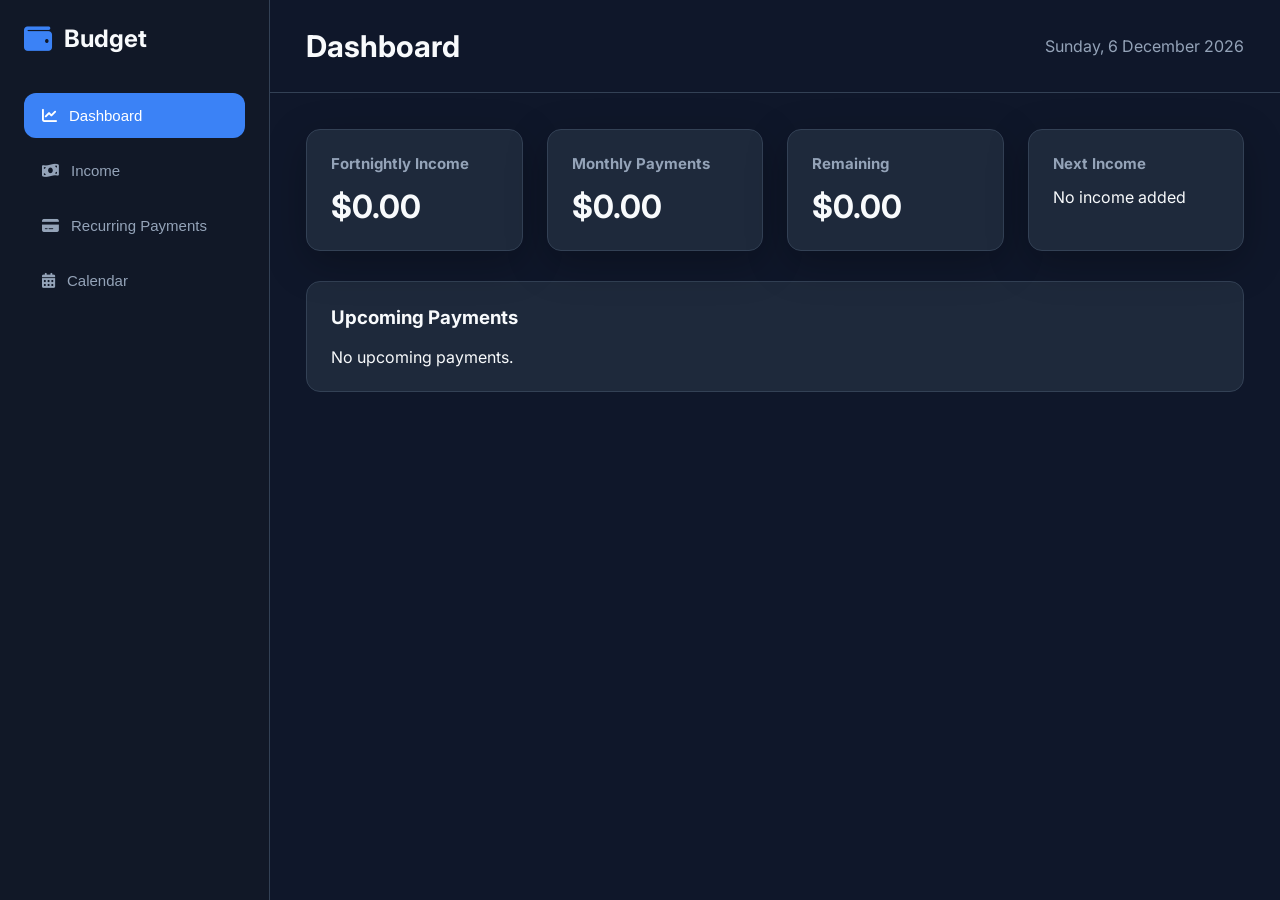
==== index.html @ 21b12168 "Add files via upload" ====
<!DOCTYPE html>
<html lang="en">
<head>

    <meta charset="UTF-8">
    <meta name="viewport" content="width=device-width, initial-scale=1.0">

    <title>Budget </title>

    <link rel="stylesheet" href="style.css">

    <link rel="preconnect" href="https://fonts.googleapis.com">
    <link rel="preconnect" href="https://fonts.gstatic.com" crossorigin>

    <link href="https://fonts.googleapis.com/css2?family=Inter:wght@300;400;500;600;700&display=swap" rel="stylesheet">

    <link rel="stylesheet"
          href="https://cdnjs.cloudflare.com/ajax/libs/font-awesome/6.7.2/css/all.min.css">

</head>

<body>

<div class="app">

    <!-- ===================================== -->
    <!-- SIDEBAR -->
    <!-- ===================================== -->

    <aside class="sidebar">

        <div class="logo">

            <i class="fa-solid fa-wallet"></i>

            <h1>Budget</h1>

        </div>

        <nav>

            <button class="nav-btn active"
                    data-page="dashboard">

                <i class="fa-solid fa-chart-line"></i>

                Dashboard

            </button>

            <button class="nav-btn"
                    data-page="income">

                <i class="fa-solid fa-money-bill-wave"></i>

                Income

            </button>

            <button class="nav-btn"
                    data-page="payments">

                <i class="fa-solid fa-credit-card"></i>

                Recurring Payments

            </button>

            <button class="nav-btn"
                    data-page="calendar">

                <i class="fa-solid fa-calendar-days"></i>

                Calendar

            </button>

        </nav>

    </aside>

    <!-- ===================================== -->
    <!-- MAIN CONTENT -->
    <!-- ===================================== -->

    <main class="main">

        <header class="topbar">

            <h2 id="pageTitle">

                Dashboard

            </h2>

            <div class="topbar-right">

                <span id="currentDate"></span>

            </div>

        </header>

        <!-- ================================ -->
        <!-- DASHBOARD -->
        <!-- ================================ -->

        <section
            id="dashboard"
            class="page active">

            <div class="dashboard-cards">

                <div class="card">

                    <h3>Fortnightly Income</h3>

                    <h2 id="monthlyIncome">$0.00</h2>

                </div>

                <div class="card">

                    <h3>Monthly Payments</h3>

                    <h2 id="monthlyPayments">$0.00</h2>

                </div>

                <div class="card">

                    <h3>Remaining</h3>

                    <h2 id="remainingIncome">$0.00</h2>

                </div>

                <div class="card">

                    <h3>Next Income</h3>

                    <div id="nextIncome">

                        No income added

                    </div>

                </div>

            </div>

            <div class="panel">

                <div class="panel-header">

                    <h3>

                        Upcoming Payments

                    </h3>

                </div>

                <div id="upcomingPayments">

                </div>

            </div>

        </section>

        <!-- ================================ -->
        <!-- INCOME -->
        <!-- ================================ -->

        <section
            id="income"
            class="page">

            <div class="page-header">

                <h3>Income</h3>

                <button
                    id="addIncomeBtn"
                    class="primary-btn">

                    <i class="fa-solid fa-plus"></i>

                    Add Income

                </button>

            </div>

            <table class="data-table">

                <thead>

                <tr>

                    <th>Name</th>

                    <th>Amount</th>

                    <th>Frequency</th>

                    <th>Next Payment</th>

                    <th>Actions</th>

                </tr>

                </thead>

                <tbody id="incomeTable">

                </tbody>

            </table>

        </section>

        <!-- ================================ -->
        <!-- PAYMENTS -->
        <!-- ================================ -->

        <section
            id="payments"
            class="page">

            <div class="page-header">

                <h3>Recurring Payments</h3>

                <button
                    id="addPaymentBtn"
                    class="primary-btn">

                    <i class="fa-solid fa-plus"></i>

                    Add Payment

                </button>

            </div>

            <table class="data-table" id="paymentsTable">

                <thead>

                <tr>

                    <th>Name</th>

                    <th>Amount</th>

                    <th>Frequency</th>

                    <th>Next Due</th>

                    <th>Paid</th>

                    <th>Actions</th>

                </tr>

                </thead>

                <tbody id="paymentTable">

                </tbody>

            </table>

        </section>

        <!-- ================================ -->
        <!-- CALENDAR -->
        <!-- ================================ -->

        <section
            id="calendar"
            class="page">

            <div class="calendar-header">

                <button id="previousMonth">

                    <i class="fa-solid fa-chevron-left"></i>

                </button>

                <h2 id="calendarMonth">

                    July 2026

                </h2>

                <button id="nextMonth">

                    <i class="fa-solid fa-chevron-right"></i>

                </button>

            </div>

            <div
                class="calendar-grid"
                id="calendarGrid">

            </div>

        </section>

    </main>

</div>

<!-- ===================================== -->
<!-- MODAL -->
<!-- ===================================== -->

<div
    id="modal"
    class="modal hidden">

    <div class="modal-content">

        <h2 id="modalTitle">

            Add Item

        </h2>

        <form id="itemForm">

            <div class="form-group">

                <label>Name</label>

                <input
                    type="text"
                    id="itemName"
                    required>

            </div>

            <div class="form-group">

                <label>Amount</label>

                <input
                    type="number"
                    id="itemAmount"
                    step="0.01"
                    required>

            </div>

            <div class="form-group">

                <label>Frequency</label>

                <select id="itemFrequency">

                    <option>Weekly</option>

                    <option>Fortnightly</option>

                    <option>Monthly</option>

                    <option>Quarterly</option>

                    <option>Yearly</option>

                </select>

            </div>

            <div class="form-group">

                <label>Next Date</label>

                <input
                    type="date"
                    id="itemDate"
                    required>

            </div>

            <div class="modal-buttons">

                <button
                    type="button"
                    id="cancelBtn"
                    class="secondary-btn">

                    Cancel

                </button>

                <button
                    type="submit"
                    class="primary-btn">

                    Save

                </button>

            </div>

        </form>

    </div>

</div>

<script src="app.js"></script>

</body>
</html>
---- style.css ----
/* ==========================================================
   Budget Dashboard
   style.css
========================================================== */

:root{

    --bg:#0f172a;
    --sidebar:#111827;
    --panel:#1e293b;
    --panel-hover:#273549;

    --border:#334155;

    --primary:#3b82f6;
    --primary-hover:#2563eb;

    --success:#22c55e;
    --warning:#f59e0b;
    --danger:#ef4444;

    --text:#f8fafc;
    --text-muted:#94a3b8;

    --radius:14px;

    --shadow:
        0 12px 40px rgba(0,0,0,.25);

    --transition:.25s ease;

}

/* ==========================================================
   RESET
========================================================== */

*{

    margin:0;
    padding:0;
    box-sizing:border-box;

}

body{

    font-family:'Inter',sans-serif;

    background:var(--bg);

    color:var(--text);

    overflow:hidden;

}

/* ==========================================================
   LAYOUT
========================================================== */

.app{

    display:grid;

    grid-template-columns:270px 1fr;

    height:100vh;

}

/* ==========================================================
   SIDEBAR
========================================================== */

.sidebar{

    background:var(--sidebar);

    border-right:1px solid var(--border);

    display:flex;

    flex-direction:column;

    padding:24px;

}

.logo{

    display:flex;

    align-items:center;

    gap:12px;

    margin-bottom:40px;

}

.logo i{

    color:var(--primary);

    font-size:28px;

}

.logo h1{

    font-size:24px;

    font-weight:700;

}

.sidebar nav{

    display:flex;

    flex-direction:column;

    gap:10px;

}

.nav-btn{

    border:none;

    background:none;

    color:var(--text-muted);

    padding:14px 18px;

    border-radius:12px;

    cursor:pointer;

    display:flex;

    align-items:center;

    gap:12px;

    font-size:15px;

    transition:var(--transition);

}

.nav-btn:hover{

    background:rgba(255,255,255,.05);

    color:white;

}

.nav-btn.active{

    background:var(--primary);

    color:white;

}

/* ==========================================================
   MAIN
========================================================== */

.main{

    display:flex;

    flex-direction:column;

    overflow:hidden;

}

/* ==========================================================
   TOPBAR
========================================================== */

.topbar{

    display:flex;

    justify-content:space-between;

    align-items:center;

    padding:28px 36px;

    border-bottom:1px solid var(--border);

}

.topbar h2{

    font-size:30px;

}

#currentDate{

    color:var(--text-muted);

}

/* ==========================================================
   PAGES
========================================================== */

.page{

    display:none;

    overflow:auto;

    padding:36px;

    height:100%;

}

.page.active{

    display:block;

}

/* ==========================================================
   PAGE HEADER
========================================================== */

.page-header{

    display:flex;

    justify-content:space-between;

    align-items:center;

    margin-bottom:25px;

}

/* ==========================================================
   BUTTONS
========================================================== */

.primary-btn,
.secondary-btn{

    border:none;

    padding:12px 20px;

    border-radius:10px;

    cursor:pointer;

    font-size:14px;

    transition:var(--transition);

}

.primary-btn{

    background:var(--primary);

    color:white;

}

.primary-btn:hover{

    background:var(--primary-hover);

}

.secondary-btn{

    background:#374151;

    color:white;

}

.secondary-btn:hover{

    background:#475569;

}

/* ==========================================================
   DASHBOARD
========================================================== */

.dashboard-cards{

    display:grid;

    grid-template-columns:repeat(4,1fr);

    gap:24px;

    margin-bottom:30px;

}

.card{

    background:var(--panel);

    border:1px solid var(--border);

    border-radius:var(--radius);

    padding:24px;

    box-shadow:var(--shadow);

}

.card h3{

    color:var(--text-muted);

    font-size:15px;

    margin-bottom:14px;

}

.card h2{

    font-size:32px;

}

.panel{

    background:var(--panel);

    border:1px solid var(--border);

    border-radius:var(--radius);

    padding:24px;

}

.panel-header{

    margin-bottom:18px;

}

/* ==========================================================
   TABLES
========================================================== */

.data-table{

    width:100%;

    border-collapse:collapse;

    background:var(--panel);

    border-radius:var(--radius);

    overflow:hidden;

}

.data-table th{

    background:#243244;

    text-align:left;

    padding:18px;

    font-weight:600;

}

.data-table td{

    padding:18px;

    border-top:1px solid var(--border);

}

.data-table tbody tr{

    transition:var(--transition);

}

.data-table tbody tr:hover{

    background:rgba(255,255,255,.04);

}

/* ==========================================================
   ACTION BUTTONS
========================================================== */

.action-btn{

    width:38px;

    height:38px;

    border:none;

    border-radius:8px;

    cursor:pointer;

    color:white;

    margin-right:6px;

}

.edit-btn{

    background:var(--primary);

}

.delete-btn{

    background:var(--danger);

}

.paid-btn{

    background:var(--success);

}

/* ==========================================================
   CALENDAR
========================================================== */

.calendar-header{

    display:flex;

    justify-content:center;

    align-items:center;

    gap:20px;

    margin-bottom:24px;

}

.calendar-header button{

    width:42px;

    height:42px;

    border:none;

    border-radius:10px;

    background:var(--panel);

    color:white;

    cursor:pointer;

}

.calendar-grid{

    display:grid;

    grid-template-columns:repeat(7,1fr);

    gap:12px;

}

.calendar-day{

    min-height:130px;

    background:var(--panel);

    border:1px solid var(--border);

    border-radius:12px;

    padding:12px;

}

.calendar-number{

    font-weight:700;

    margin-bottom:8px;

}

.calendar-event{

    font-size:12px;

    padding:4px 8px;

    border-radius:6px;

    margin-top:6px;

    overflow:hidden;

    white-space:nowrap;

    text-overflow:ellipsis;

}

.calendar-event.income-event {

    background:var(--success);

    color:white;
}

.calendar-event.payment-event {

    background:var(--danger);

    color:white;
}

/* ==========================================================
   MODAL
========================================================== */

.modal{

    position:fixed;

    inset:0;

    background:rgba(0,0,0,.65);

    display:flex;

    justify-content:center;

    align-items:center;

    z-index:999;

}

.hidden{

    display:none;

}

.modal-content{

    width:450px;

    background:var(--panel);

    border-radius:16px;

    padding:28px;

    border:1px solid var(--border);

    box-shadow:var(--shadow);

}

.modal-content h2{

    margin-bottom:24px;

}

.form-group{

    display:flex;

    flex-direction:column;

    margin-bottom:18px;

}

.form-group label{

    margin-bottom:8px;

    color:var(--text-muted);

}

.form-group input,
.form-group select{

    background:#0f172a;

    color:white;

    border:1px solid var(--border);

    border-radius:10px;

    padding:12px;

    font-size:15px;

}

.form-group input:focus,
.form-group select:focus{

    outline:none;

    border-color:var(--primary);

}

.modal-buttons{

    display:flex;

    justify-content:flex-end;

    gap:12px;

    margin-top:26px;

}

/* ==========================================================
   UPCOMING PAYMENTS
========================================================== */

.payment-item{

    display:flex;

    justify-content:space-between;

    align-items:center;

    padding:16px 0;

    border-bottom:1px solid rgba(255,255,255,.08);

}

.payment-item:last-child{

    border-bottom:none;

}

.payment-status{

    font-size:13px;

    font-weight:600;

}

.status-good{

    color:var(--success);

}

.status-warning{

    color:var(--warning);

}

.status-danger{

    color:var(--danger);

}

/* ==========================================================
   SCROLLBAR
========================================================== */

::-webkit-scrollbar{

    width:10px;

}

::-webkit-scrollbar-track{

    background:#0b1220;

}

::-webkit-scrollbar-thumb{

    background:#334155;

    border-radius:20px;

}

::-webkit-scrollbar-thumb:hover{

    background:#475569;

}

/* ==========================================================
   RESPONSIVE
========================================================== */

@media(max-width:1100px){

    .dashboard-cards{

        grid-template-columns:repeat(2,1fr);

    }

}

@media(max-width:850px){

    .app{

        grid-template-columns:1fr;

    }

    .sidebar{

        flex-direction:row;

        justify-content:space-around;

        align-items:center;

        padding:15px;

    }

    .logo{

        display:none;

    }

    .sidebar nav{

        flex-direction:row;

        width:100%;

        justify-content:space-around;

    }

    .nav-btn{

        flex-direction:column;

        gap:6px;

        font-size:12px;

    }

    .dashboard-cards{

        grid-template-columns:1fr;

    }

    .calendar-grid{

        grid-template-columns:repeat(2,1fr);

    }

}

@media(max-width:600px){

    .calendar-grid{

        grid-template-columns:1fr;

    }

}

/* Hide Paid column */
#paymentsTable th:nth-child(5),
#paymentsTable td:nth-child(5) {
    display: none;
}
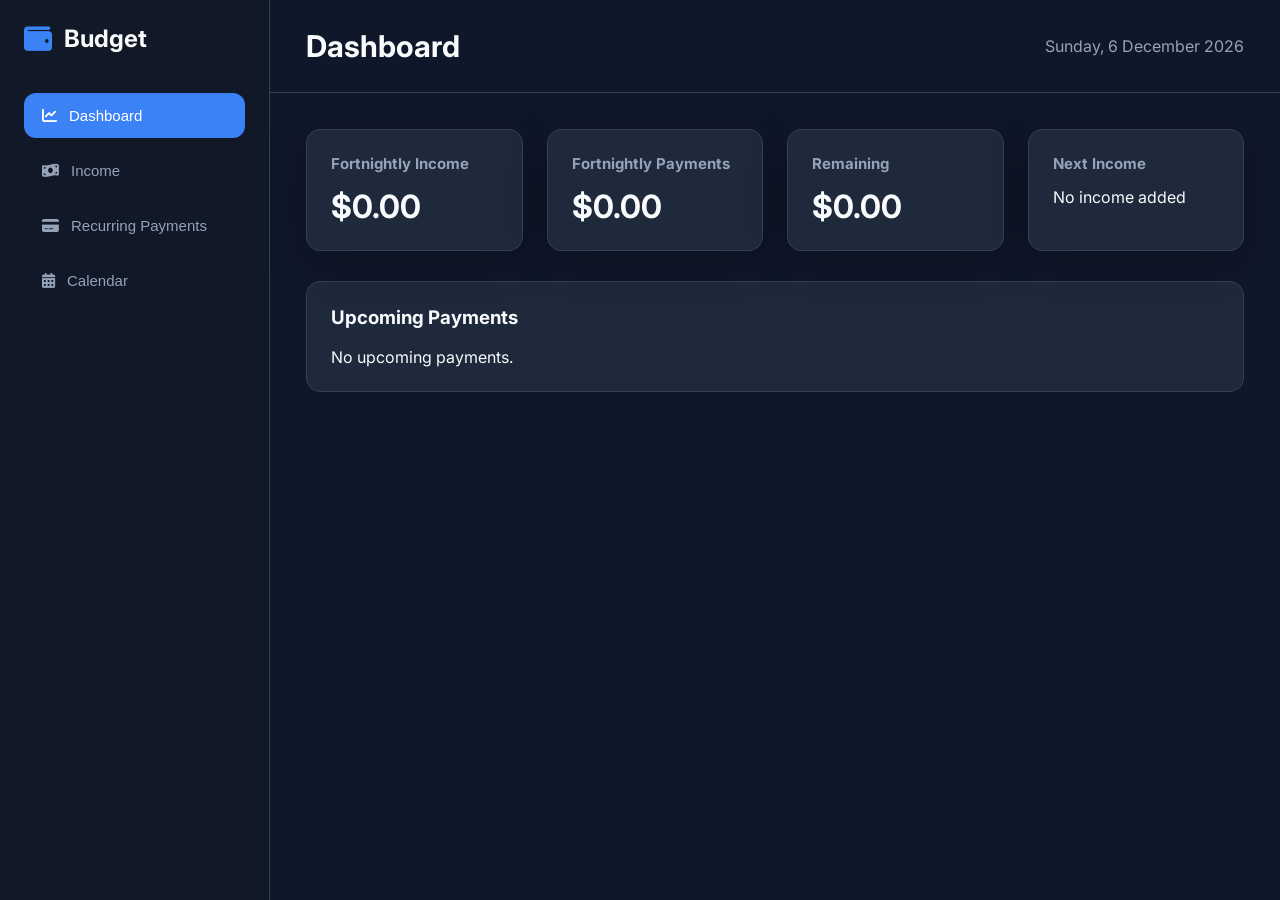
==== commit cdd16d59: "Update index.html" ====
--- a/index.html
+++ b/index.html
@@ -121,7 +121,7 @@
 
                 <div class="card">
 
-                    <h3>Monthly Payments</h3>
+                    <h3>Fortnightly Payments</h3>
 
                     <h2 id="monthlyPayments">$0.00</h2>
 
@@ -419,4 +419,4 @@
 <script src="app.js"></script>
 
 </body>
-</html>+</html>
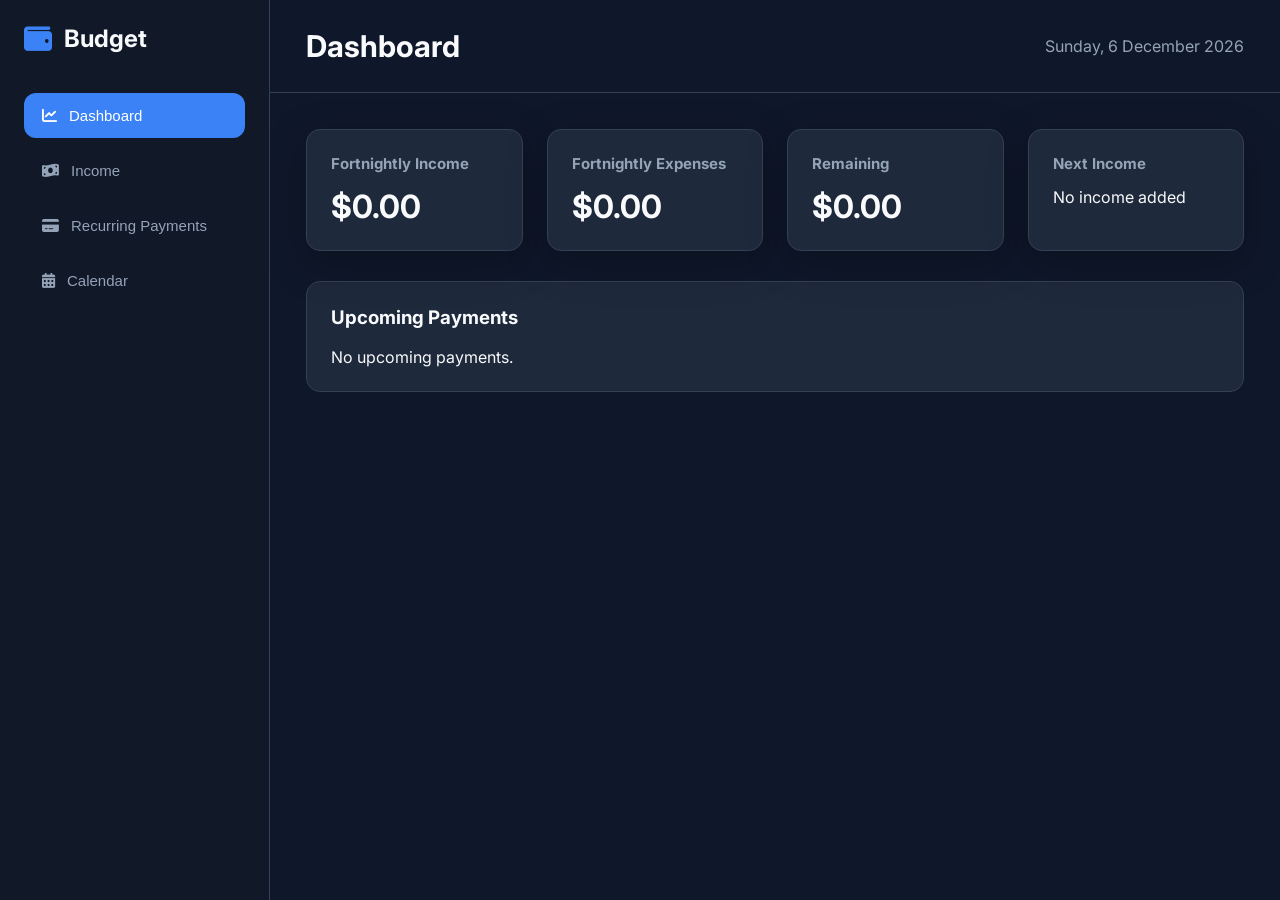
==== commit 212dd902: "Update index.html" ====
--- a/index.html
+++ b/index.html
@@ -121,7 +121,7 @@
 
                 <div class="card">
 
-                    <h3>Fortnightly Payments</h3>
+                    <h3>Fortnightly Expenses</h3>
 
                     <h2 id="monthlyPayments">$0.00</h2>
 
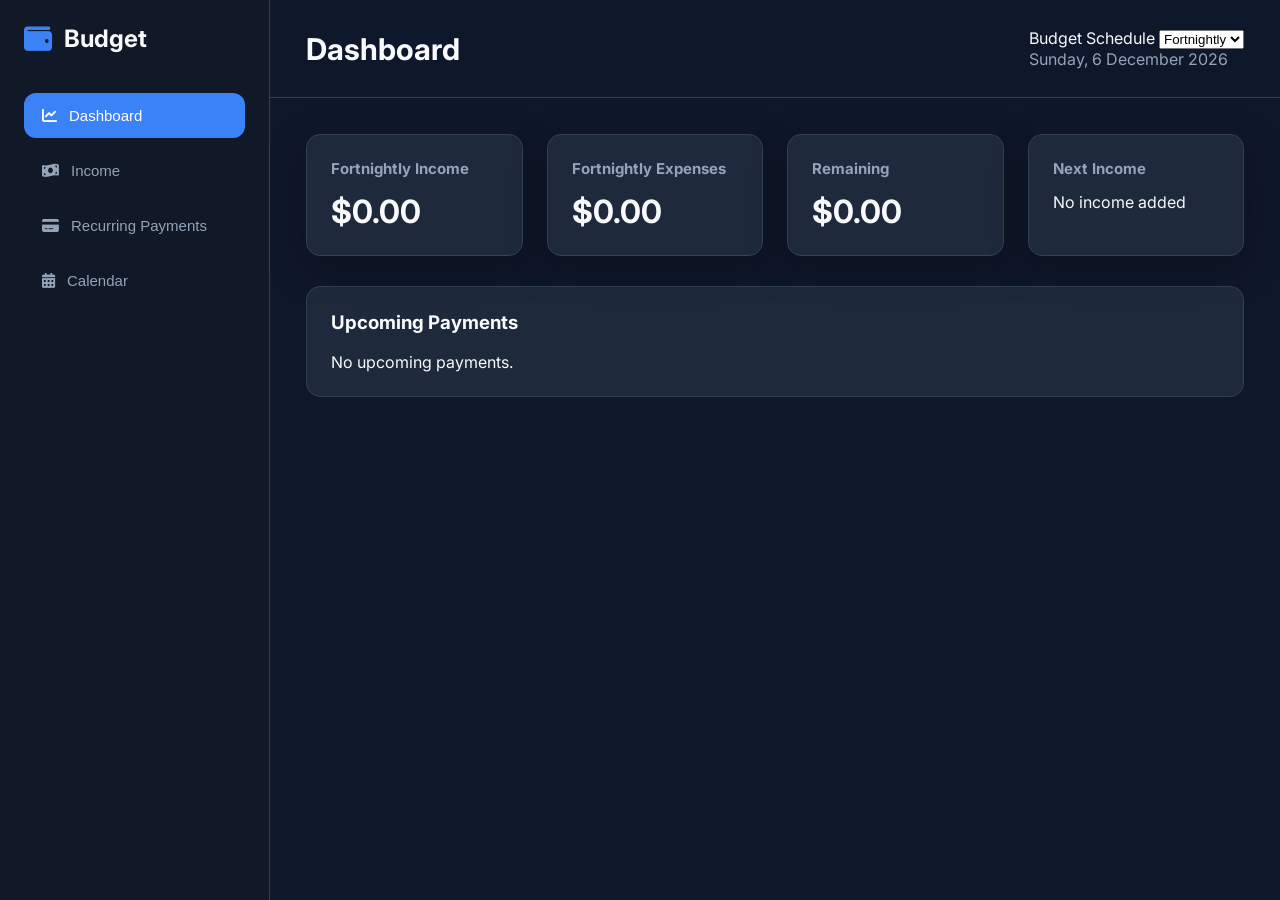
==== commit 30be5c14: "Add budget schedule selector to dashboard Added budget schedule selector to the dashboard header." ====
--- a/index.html
+++ b/index.html
@@ -95,9 +95,33 @@
 
             <div class="topbar-right">
 
-                <span id="currentDate"></span>
-
-            </div>
+    <div class="schedule-selector">
+
+        <label for="budgetSchedule">
+            Budget Schedule
+        </label>
+
+        <select id="budgetSchedule">
+
+            <option value="Weekly">
+                Weekly
+            </option>
+
+            <option value="Fortnightly" selected>
+                Fortnightly
+            </option>
+
+            <option value="Monthly">
+                Monthly
+            </option>
+
+        </select>
+
+    </div>
+
+    <span id="currentDate"></span>
+
+</div>
 
         </header>
 
@@ -113,7 +137,9 @@
 
                 <div class="card">
 
-                    <h3>Fortnightly Income</h3>
+                    <h3 id="incomePeriodLabel">
+					Fortnightly Income
+					</h3>
 
                     <h2 id="monthlyIncome">$0.00</h2>
 
@@ -121,7 +147,9 @@
 
                 <div class="card">
 
-                    <h3>Fortnightly Expenses</h3>
+                    <h3 id="paymentsPeriodLabel">
+					Fortnightly Expenses
+					</h3>
 
                     <h2 id="monthlyPayments">$0.00</h2>
 
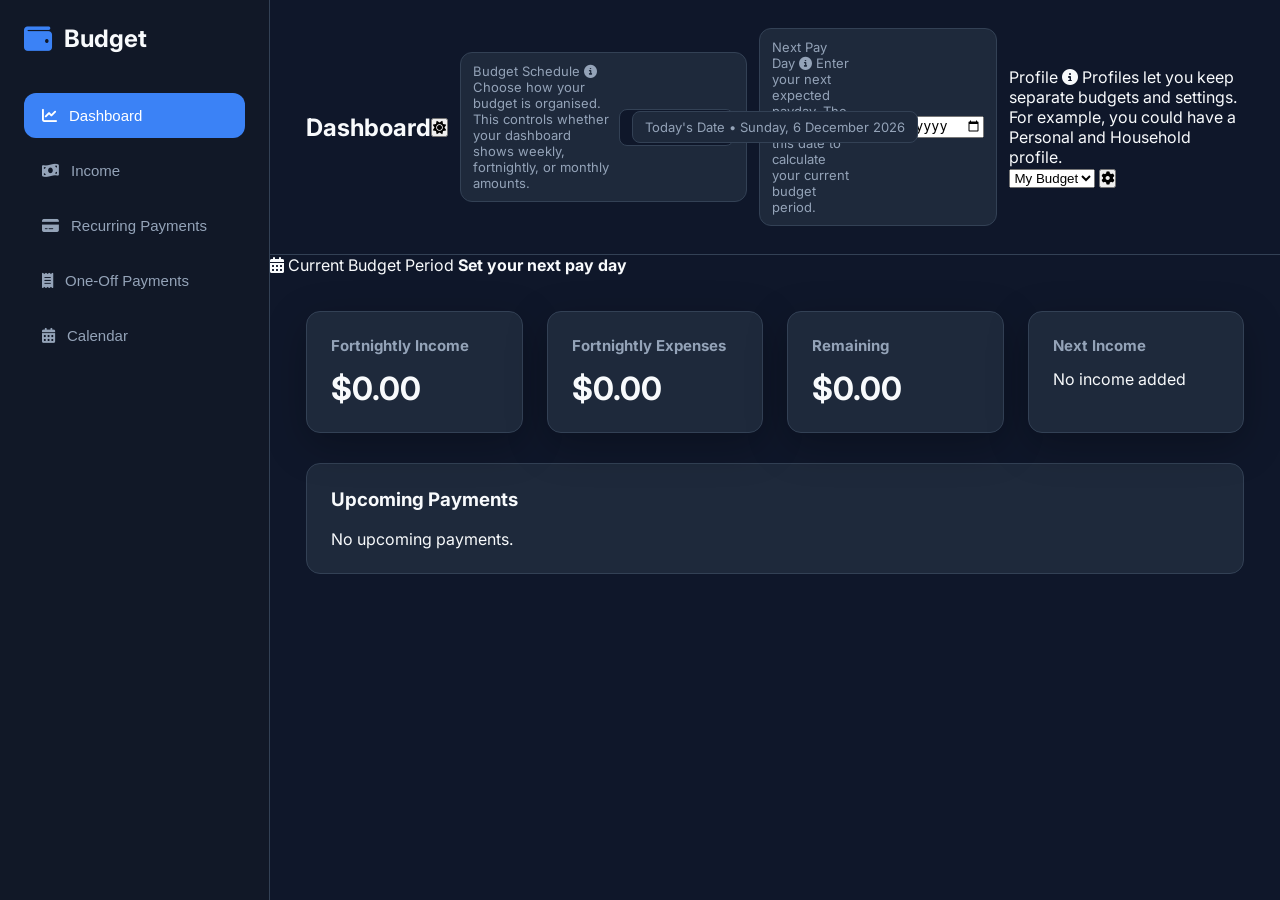
==== commit 20fc3028: "Refactor index.html to add One-Off Payments section" ====
--- a/index.html
+++ b/index.html
@@ -66,6 +66,15 @@
 
             </button>
 
+			<button class="nav-btn"
+					data-page="oneoff">
+
+				<i class="fa-solid fa-receipt"></i>
+
+				One-Off Payments
+
+			</button>
+
             <button class="nav-btn"
                     data-page="calendar">
 
@@ -87,43 +96,153 @@
 
         <header class="topbar">
 
-            <h2 id="pageTitle">
-
-                Dashboard
-
-            </h2>
-
-            <div class="topbar-right">
-
-    <div class="schedule-selector">
-
-        <label for="budgetSchedule">
-            Budget Schedule
-        </label>
-
-        <select id="budgetSchedule">
-
-            <option value="Weekly">
-                Weekly
-            </option>
-
-            <option value="Fortnightly" selected>
-                Fortnightly
-            </option>
-
-            <option value="Monthly">
-                Monthly
-            </option>
-
-        </select>
+    <h2 id="pageTitle">
+        Dashboard
+    </h2>
+
+		<div class="topbar-right">
+
+<!-- Theme Toggle -->
+
+<button
+    type="button"
+    id="themeToggle"
+    class="theme-toggle"
+    title="Switch to light mode"
+    aria-label="Switch theme">
+
+    <i class="fa-solid fa-sun"></i>
+
+</button>
+
+		<!-- Budget Schedule -->
+		<div class="schedule-selector">
+
+			<label for="budgetSchedule">
+
+    Budget Schedule
+
+    <span class="tooltip">
+
+        <i class="fa-solid fa-circle-info"></i>
+
+        <span class="tooltip-text">
+            Choose how your budget is organised.
+            This controls whether your dashboard
+            shows weekly, fortnightly, or monthly
+            amounts.
+        </span>
+
+    </span>
+
+</label>
+
+			<select id="budgetSchedule">
+
+				<option value="Weekly">
+					Weekly
+				</option>
+
+				<option value="Fortnightly" selected>
+					Fortnightly
+				</option>
+
+				<option value="Monthly">
+					Monthly
+				</option>
+
+			</select>
+
+		</div>
+
+
+		<!-- Next Pay Day -->
+		<div class="schedule-selector">
+
+			<label for="budgetAnchorDate">
+
+    Next Pay Day
+
+    <span class="tooltip">
+
+        <i class="fa-solid fa-circle-info"></i>
+
+        <span class="tooltip-text">
+            Enter your next expected payday.
+            The app uses this date to calculate
+            your current budget period.
+        </span>
+
+    </span>
+
+</label>
+
+			<input
+				type="date"
+				id="budgetAnchorDate">
+
+		</div>
+
+
+		<!-- Profile -->
+		<div class="profile-selector">
+
+			<label for="profileSelector">
+
+    Profile
+
+    <span class="tooltip">
+
+        <i class="fa-solid fa-circle-info"></i>
+
+        <span class="tooltip-text">
+            Profiles let you keep separate
+            budgets and settings. For example,
+            you could have a Personal and
+            Household profile.
+        </span>
+
+    </span>
+
+</label>
+
+			<div class="profile-controls">
+
+				<select id="profileSelector"></select>
+
+				<button
+					type="button"
+					id="manageProfilesBtn"
+					class="profile-manage-btn"
+					title="Manage Profiles">
+
+					<i class="fa-solid fa-gear"></i>
+
+				</button>
+
+			</div>
+
+		</div>
+		</div>
+
+
+		<span id="currentDate"></span>
+
+	</header>
+
+    <div class="budget-period">
+
+        <i class="fa-solid fa-calendar-days"></i>
+
+        <span>Current Budget Period</span>
+
+        <strong id="currentBudgetPeriod">
+            —
+        </strong>
 
     </div>
 
-    <span id="currentDate"></span>
-
-</div>
-
-        </header>
+</header>
 
         <!-- ================================ -->
         <!-- DASHBOARD -->
@@ -133,6 +252,7 @@
             id="dashboard"
             class="page active">
 
+			
             <div class="dashboard-cards">
 
                 <div class="card">
@@ -302,6 +422,56 @@
             </table>
 
         </section>
+
+		<!-- ================================ -->
+		<!-- ONE-OFF PAYMENTS -->
+		<!-- ================================ -->
+
+		<section
+			id="oneoff"
+			class="page">
+
+			<div class="page-header">
+
+				<h3>One-Off Payments</h3>
+
+				<button
+					id="addOneOffBtn"
+					class="primary-btn">
+
+					<i class="fa-solid fa-plus"></i>
+
+					Add One-Off Payment
+
+				</button>
+
+			</div>
+
+			<table class="data-table">
+
+				<thead>
+
+				<tr>
+
+					<th>Name</th>
+
+					<th>Amount</th>
+
+					<th>Date</th>
+
+					<th>Actions</th>
+
+				</tr>
+
+				</thead>
+
+				<tbody id="oneOffTable">
+
+				</tbody>
+
+			</table>
+
+		</section>
 
         <!-- ================================ -->
         <!-- CALENDAR -->
@@ -386,29 +556,45 @@
 
             </div>
 
+            <div class="form-group" id="frequencyGroup">
+
+                <label>
+
+    Frequency
+
+    <span class="tooltip">
+
+        <i class="fa-solid fa-circle-info"></i>
+
+        <span class="tooltip-text">
+            How often this income or payment
+            occurs. This is used when calculating
+            your budget totals.
+        </span>
+
+    </span>
+
+</label>
+
+                <select id="itemFrequency">
+
+                    <option>Weekly</option>
+
+                    <option>Fortnightly</option>
+
+                    <option>Monthly</option>
+
+                    <option>Quarterly</option>
+
+                    <option>Yearly</option>
+
+                </select>
+
+            </div>
+
             <div class="form-group">
 
-                <label>Frequency</label>
-
-                <select id="itemFrequency">
-
-                    <option>Weekly</option>
-
-                    <option>Fortnightly</option>
-
-                    <option>Monthly</option>
-
-                    <option>Quarterly</option>
-
-                    <option>Yearly</option>
-
-                </select>
-
-            </div>
-
-            <div class="form-group">
-
-                <label>Next Date</label>
+                <label id="itemDateLabel">Next Date</label>
 
                 <input
                     type="date"
@@ -428,6 +614,14 @@
 
                 </button>
 
+				<button
+					type="button"
+					id="deleteItemBtn"
+					class="delete-modal-btn hidden">
+					<i class="fa-solid fa-trash"></i>
+					Delete
+				</button>
+
                 <button
                     type="submit"
                     class="primary-btn">
@@ -444,6 +638,265 @@
 
 </div>
 
+<!-- ===================================== -->
+<!-- PROFILE MANAGEMENT MODAL -->
+<!-- ===================================== -->
+
+<!-- ===================================== -->
+<!-- PROFILE MANAGEMENT MODAL -->
+<!-- ===================================== -->
+
+<div
+    id="profileModal"
+    class="modal hidden">
+
+    <div class="modal-content profile-modal-content">
+
+        <!-- ================================ -->
+        <!-- MANAGE PROFILES -->
+        <!-- ================================ -->
+
+        <div id="profileManagerView">
+
+            <h2>
+                Manage Profiles
+            </h2>
+
+            <div
+                id="profileList"
+                class="profile-list">
+            </div>
+
+            <div class="profile-create-section">
+
+                <button
+                    type="button"
+                    id="createProfileBtn"
+                    class="primary-btn">
+
+                    <i class="fa-solid fa-plus"></i>
+
+                    Create New Profile
+
+                </button>
+
+            </div>
+
+            <div class="modal-buttons">
+
+                <button
+                    type="button"
+                    id="closeProfileModalBtn"
+                    class="secondary-btn">
+
+                    Close
+
+                </button>
+
+            </div>
+
+        </div>
+
+
+        <!-- ================================ -->
+        <!-- CREATE PROFILE -->
+        <!-- ================================ -->
+
+        <div
+            id="profileCreateView"
+            style="display: none;">
+
+            <h2>
+                Create New Profile
+            </h2>
+
+            <form id="profileForm">
+
+                <!-- Profile Name -->
+
+                <div class="form-group">
+
+                    <label for="profileName">
+                        Profile Name
+                    </label>
+
+                    <input
+                        type="text"
+                        id="profileName"
+                        placeholder="e.g. Personal Budget"
+                        required>
+
+                </div>
+
+
+                <!-- Use Payday -->
+
+                <div class="form-group">
+
+                    <label>
+
+    Does this profile use a payday?
+
+    <span class="tooltip">
+
+        <i class="fa-solid fa-circle-info"></i>
+
+        <span class="tooltip-text">
+            If enabled, you can set a payday and
+            the app will calculate budget periods
+            around your pay cycle. If disabled,
+            you can still choose weekly,
+            fortnightly, or monthly budgeting,
+            but the budget won't be tied to a
+            payday.
+        </span>
+
+    </span>
+
+</label>
+
+                    <div class="profile-payday-options">
+
+                        <button
+                            type="button"
+                            id="profilePaydayYes"
+                            class="profile-option-btn active">
+
+                            Yes
+
+                        </button>
+
+                        <button
+                            type="button"
+                            id="profilePaydayNo"
+                            class="profile-option-btn">
+
+                            No
+
+                        </button>
+
+                    </div>
+
+                </div>
+
+
+                <!-- Payday Settings -->
+
+                <div id="profilePaydaySettings">
+
+                    <!-- Schedule -->
+
+                    <div class="form-group">
+
+                        <label for="profileSchedule">
+                            Budget Schedule
+                        </label>
+
+                        <select id="profileSchedule">
+
+                            <option value="Weekly">
+                                Weekly
+                            </option>
+
+                            <option
+                                value="Fortnightly"
+                                selected>
+                                Fortnightly
+                            </option>
+
+                            <option value="Monthly">
+                                Monthly
+                            </option>
+
+                        </select>
+
+                    </div>
+
+
+                    <!-- Anchor Date -->
+
+                    <div class="form-group">
+
+                        <label for="profileAnchorDate">
+                            Next Pay Day
+                        </label>
+
+                        <input
+                            type="date"
+                            id="profileAnchorDate">
+
+                    </div>
+
+                </div>
+
+
+                <!-- Buttons -->
+
+                <div class="modal-buttons">
+
+                    <button
+                        type="button"
+                        id="cancelCreateProfileBtn"
+                        class="secondary-btn">
+
+                        Cancel
+
+                    </button>
+
+                    <button
+                        type="submit"
+                        class="primary-btn">
+
+                        <i class="fa-solid fa-plus"></i>
+
+                        Create Profile
+
+                    </button>
+
+                </div>
+
+            </form>
+
+        </div>
+
+    </div>
+
+</div>
+
+<!-- =========================================================
+     CALENDAR ADD MENU
+========================================================= -->
+
+<div id="calendarAddMenu" class="calendar-add-menu hidden">
+
+    <div class="calendar-add-title">
+        Add to <span id="calendarAddDate"></span>
+    </div>
+
+    <button type="button" id="calendarAddIncome">
+        <i class="fa-solid fa-money-bill-wave"></i>
+        Income
+    </button>
+
+    <button type="button" id="calendarAddPayment">
+        <i class="fa-solid fa-repeat"></i>
+        Recurring Payment
+    </button>
+
+    <button type="button" id="calendarAddOneOff">
+        <i class="fa-solid fa-money-bill-transfer"></i>
+        One-Off Payment
+    </button>
+
+    <button
+        type="button"
+        id="calendarAddCancel"
+        class="calendar-add-cancel"
+    >
+        Cancel
+    </button>
+
+</div>
 <script src="app.js"></script>
 
 </body>
--- a/style.css
+++ b/style.css
@@ -185,30 +185,34 @@
    TOPBAR
 ========================================================== */
 
-.topbar{
-
-    display:flex;
-
+.topbar {
+    position:relative;
+    display:flex;
     justify-content:space-between;
-
     align-items:center;
-
     padding:28px 36px;
-
     border-bottom:1px solid var(--border);
-
-}
-
-.topbar h2{
-
-    font-size:30px;
-
-}
-
-#currentDate{
+}
+
+.topbar-right {
+    display:flex;
+    align-items:center;
+    gap:12px;
+}
+
+#currentDate {
+    position:absolute;
+    left:50%;
+    transform:translateX(-50%);
+
+    background:var(--panel);
+    border:1px solid var(--border);
+    border-radius:8px;
+
+    padding:7px 12px;
 
     color:var(--text-muted);
-
+    font-size:13px;
 }
 
 /* ==========================================================
@@ -552,6 +556,55 @@
     color:white;
 }
 
+.schedule-selector {
+
+    display:flex;
+
+    align-items:center;
+
+    gap:10px;
+
+    background:var(--panel);
+
+    border:1px solid var(--border);
+
+    border-radius:12px;
+
+    padding:10px 12px;
+
+}
+
+.schedule-selector label {
+
+    color:var(--text-muted);
+
+    font-size:13px;
+
+}
+
+.schedule-selector select {
+
+    background:#0f172a;
+
+    color:white;
+
+    border:1px solid var(--border);
+
+    border-radius:8px;
+
+    padding:8px 12px;
+
+    font-size:14px;
+
+    font-family:'Inter',sans-serif;
+
+    cursor:pointer;
+
+    outline:none;
+
+}
+
+	
 /* ==========================================================
    MODAL
 ========================================================== */
@@ -826,4 +879,4 @@
 #paymentsTable th:nth-child(5),
 #paymentsTable td:nth-child(5) {
     display: none;
-}+}
